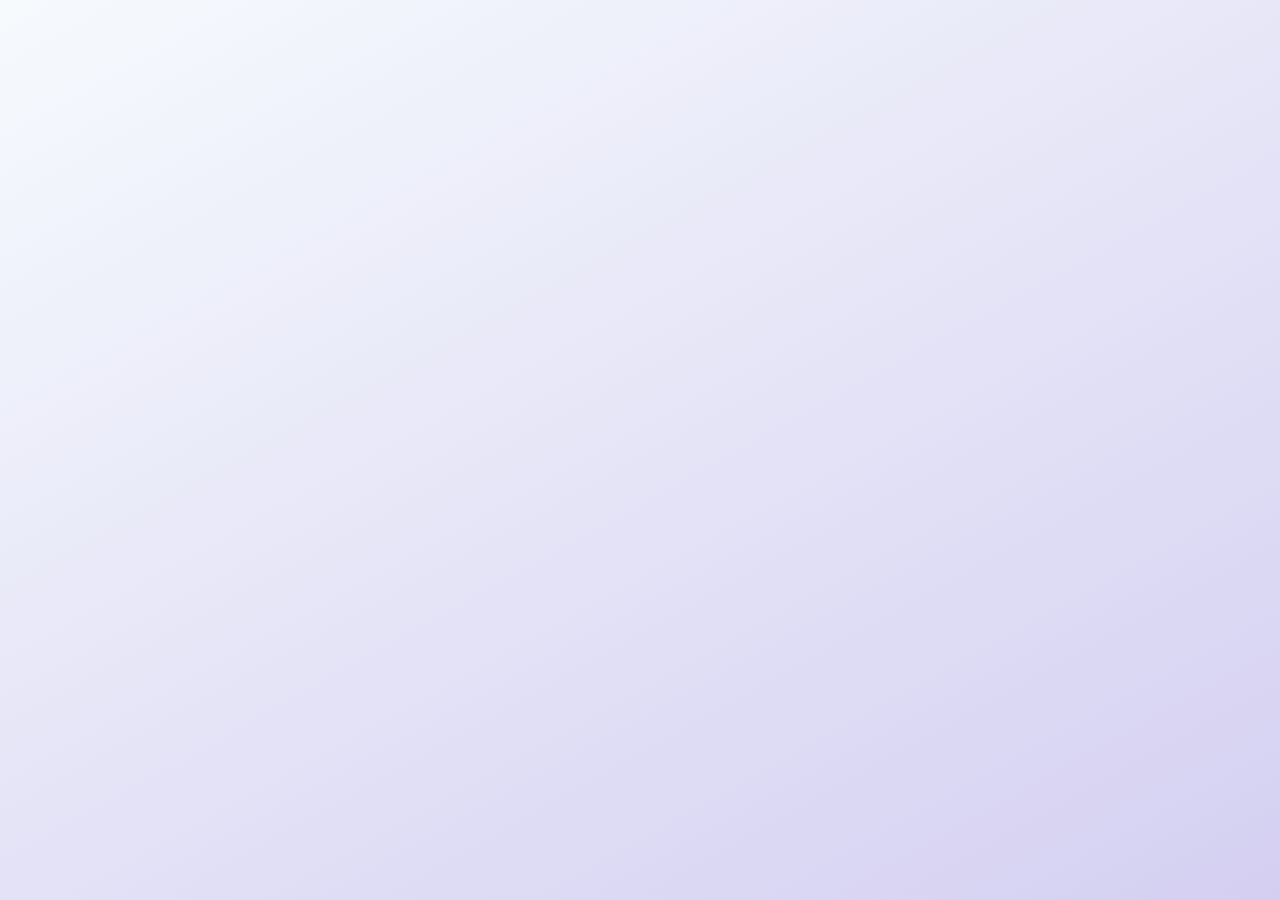
==== templates/login.html @ 1424d352 "Init" ====
<!doctype html>
<html lang="cs">
<head>
    <meta charset="UTF-8">
    <meta name="viewport"
          content="width=device-width, user-scalable=no, initial-scale=1.0, maximum-scale=1.0, minimum-scale=1.0">
    <meta http-equiv="X-UA-Compatible" content="ie=edge">
    <link rel="stylesheet" href="https://cdnjs.cloudflare.com/ajax/libs/font-awesome/6.2.1/css/all.min.css"
          integrity="sha512-MV7K8+y+gLIBoVD59lQIYicR65iaqukzvf/nwasF0nqhPay5w/9lJmVM2hMDcnK1OnMGCdVK+iQrJ7lzPJQd1w=="
          crossorigin="anonymous" referrerpolicy="no-referrer"/>
    <link rel="stylesheet" href="style.css">
    <title>Login | Diskuzní Fórum</title>
</head>
<body>

</body>
</html>
---- templates/style.css ----
@import url("https://fonts.googleapis.com/css2?family=Source+Sans+Pro:wght@300;400;700&display=swap");
:root {
  font-size: 16px;
  font-family: "Source Sans Pro", sans-serif;
}

li {
  list-style: none;
}

html, body {
  position: relative;
  margin: 0;
  min-height: 100vh;
  background: #d4cff1;
  background: linear-gradient(331deg, #d4cff1 0%, #f6fafd 100%);
}

input, button {
  font-family: "Source Sans Pro", sans-serif;
  font-size: 1rem;
}

.nav {
  display: flex;
  align-items: center;
  justify-content: space-around;
  background-color: #FFFFFF;
  min-height: 5rem;
  box-shadow: rgba(61, 61, 61, 0.025) 0 1px 12px;
  width: 100vw;
  position: fixed;
  z-index: 99;
}
.nav .nav__logo {
  pointer-events: none;
}
.nav .nav__search-label .nav__search-input {
  height: 3rem;
  min-width: 16rem;
  border: none;
  background-color: #f9f9f9;
  border-radius: 0.75rem;
  padding: 0 1rem;
  font-size: 1rem;
}
.nav .nav__search-label .nav__search-input:active, .nav .nav__search-label .nav__search-input:focus {
  outline: 1px solid #afa9e5;
}
.nav .nav__list {
  display: flex;
  margin: 0;
}
.nav .nav__list .nav__item a {
  text-align: center;
  display: inline-block;
  width: 100%;
  padding: 1.5rem;
  position: relative;
  font-size: 1.125rem;
  color: #9E9E9E;
  font-weight: 500;
  text-decoration: none;
  transition: color ease-in-out 0.1s;
}
.nav .nav__list .nav__item a:hover, .nav .nav__list .nav__item a:focus, .nav .nav__list .nav__item a.active {
  color: #303030;
  outline: none;
}
.nav .nav__list .nav__item a:hover:after, .nav .nav__list .nav__item a:focus:after, .nav .nav__list .nav__item a.active:after {
  position: absolute;
  content: "";
  display: block;
  width: calc(100% - 3rem);
  height: 3px;
  border-radius: 2px;
  background-color: #5447C8;
  top: 4.7rem;
}

.main {
  color: #001A45;
  display: flex;
  flex-direction: column;
  align-items: center;
  padding-top: 5rem;
  gap: 2rem;
  padding-bottom: 12rem;
}
.main .main__new-post {
  margin-top: 4rem;
}
.main .main__new-post label {
  position: relative;
  box-shadow: 2px 2px 10px rgba(0, 0, 0, 0.005);
}
.main .main__new-post label .main__new-post-input {
  padding: 1rem;
  width: 40vw;
  background-color: #FFFFFF;
  border: none;
  border-radius: 1rem;
}
.main .main__new-post label .main__new-post-input:active, .main .main__new-post label .main__new-post-input:focus {
  outline: 1px solid #afa9e5;
}
.main .main__new-post label .main__new-post-button {
  position: absolute;
  right: 1rem;
  top: -0.6rem;
  width: 2.5rem;
  height: 2.5rem;
  border-radius: 0.75rem;
  border: none;
  background-color: #5447C8;
  color: #FFFFFF;
  font-size: 1.2rem;
  cursor: pointer;
  transition: background-color ease-in-out 0.1s;
}
.main .main__new-post label .main__new-post-button:focus, .main .main__new-post label .main__new-post-button:hover {
  background-color: #302782;
}
.main .post-card {
  width: calc(40vw - 2rem);
  max-height: 400px;
  padding: 2rem;
  border-radius: 1rem;
  background-color: #FFFFFF;
  box-shadow: 2px 2px 10px rgba(0, 0, 0, 0.005);
}
.main .post-card .post-card__title {
  color: #001A45;
  text-decoration: none;
}
.main .post-card .post-card__title h2 {
  font-size: 2rem;
  margin: 0 0 1rem;
}
.main .post-card .post-card__title:hover, .main .post-card .post-card__title:focus {
  text-decoration: underline;
  outline: none;
}
.main .post-card .post-card__header {
  display: flex;
  justify-content: space-between;
}
.main .post-card .post-card__header .post-card__info {
  display: flex;
  flex-direction: column;
  gap: 0.2rem;
}
.main .post-card .post-card__header .post-card__info .post-card__author {
  font-size: 1.125rem;
}
.main .post-card .post-card__header .post-card__info .post-card__date {
  color: rgba(0, 0, 0, 0.325);
}
.main .post-card .post-card__header .post-card__label {
  color: #5447C8;
  border-radius: 0.75rem;
  padding: 0.25rem 0.5rem;
  border: 1px solid rgba(84, 71, 200, 0.1);
  background-color: rgba(84, 71, 200, 0.15);
}
.main .post-card .post-card__content {
  margin: 1rem 0;
}
.main .post-card .post-card__reply {
  text-decoration: none;
  background-color: #f9f9f9;
  padding: 0.5rem 1rem;
  border-radius: 0.75rem;
  transition: background-color ease-in-out 0.1s;
}
.main .post-card .post-card__reply i {
  color: #b0b0b0;
  margin-right: 0.5rem;
}
.main .post-card .post-card__reply span {
  color: #303030;
  font-size: 1.125rem;
  font-weight: 300;
}
.main .post-card .post-card__reply:hover, .main .post-card .post-card__reply:focus {
  background-color: #ececec;
  outline: none;
}

.footer {
  position: absolute;
  display: flex;
  align-items: center;
  justify-content: space-around;
  width: 100%;
  min-height: 6rem;
  background: #786ed4;
  bottom: 0;
}
.footer .footer__brand {
  display: flex;
  align-items: center;
  gap: 2rem;
  color: #FFFFFF;
}
.footer .footer__brand .footer__logo path {
  fill: #FFFFFF;
}
.footer .footer__lists {
  display: flex;
  align-items: center;
}
.footer .footer__lists a {
  text-decoration: none;
  color: #FFFFFF;
}
.footer .footer__lists a:hover, .footer .footer__lists a:focus {
  color: #cccccc;
}
.footer .footer__lists .footer__socials {
  display: flex;
  flex-direction: column;
  gap: 0.2rem;
}
.footer .footer__lists .footer__socials .footer__socials-item {
  font-size: 1.5rem;
}
.footer .footer__lists .footer__nav .footer__nav-item {
  padding: 0.2rem;
  font-size: 1.1rem;
}

/*# sourceMappingURL=style.css.map */
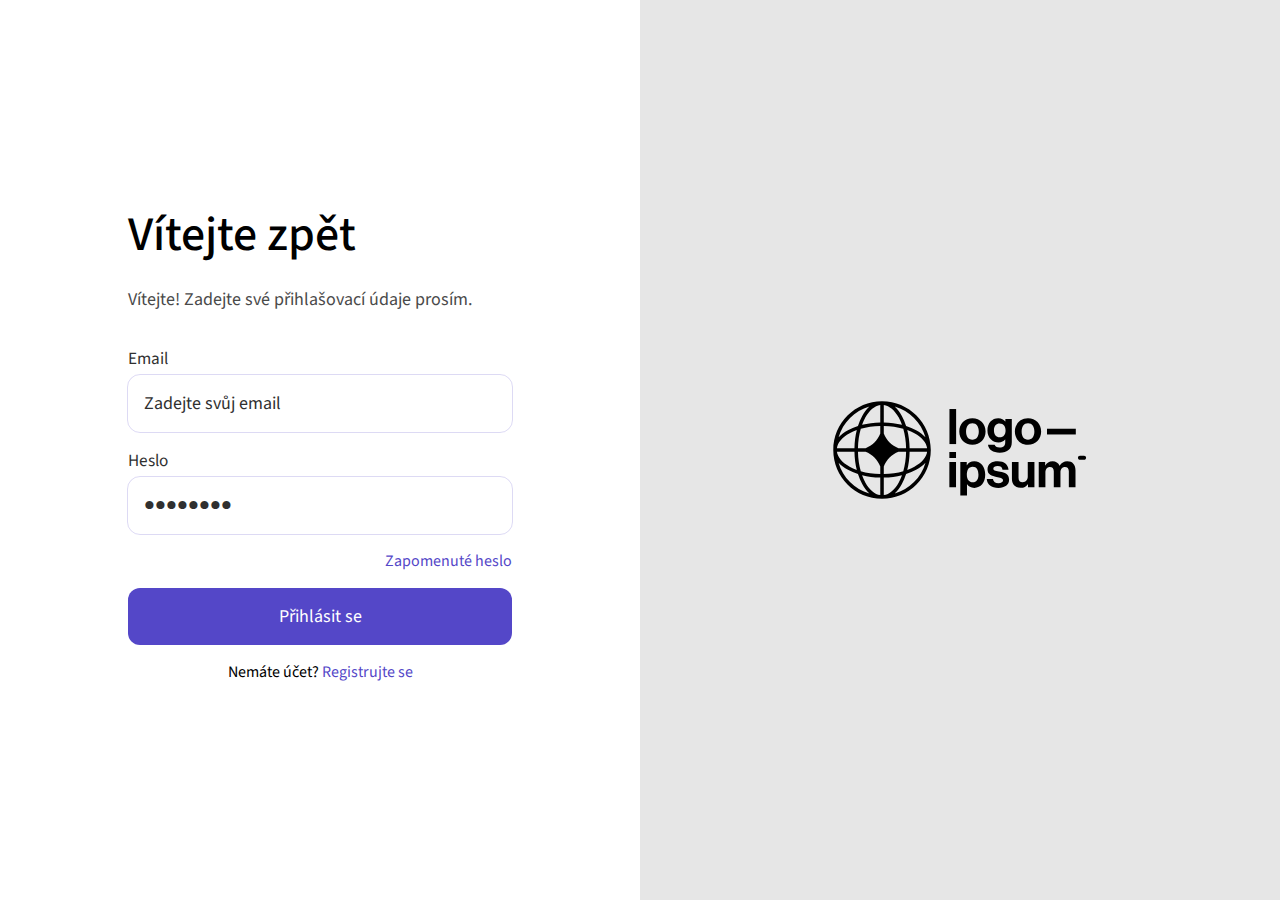
==== commit 5f61d97e: "login page" ====
--- a/templates/login.html
+++ b/templates/login.html
@@ -1,5 +1,5 @@
 <!doctype html>
-<html lang="cs">
+<html lang="cs" class="login">
 <head>
     <meta charset="UTF-8">
     <meta name="viewport"
@@ -11,7 +11,26 @@
     <link rel="stylesheet" href="style.css">
     <title>Login | Diskuzní Fórum</title>
 </head>
-<body>
-
+<body class="login">
+<main class="login-page">
+    <section class="login-page__main">
+        <h2 class="login-page__heading">Vítejte zpět</h2>
+        <p class="login-page__heading-paragraph">Vítejte! Zadejte své přihlašovací údaje prosím.</p>
+        <form class="login-page__form">
+            <label for="email">Email</label>
+            <input type="email" id="email" placeholder="Zadejte svůj email"/>
+            <label for="password">Heslo</label>
+            <input type="password" id="password" placeholder="●●●●●●●●"/>
+            <a href="#" class="login-page__forgotten-password">Zapomenuté heslo</a>
+            <input type="submit" value="Přihlásit se">
+        </form>
+        <p class="login-page__no-account">Nemáte účet? <a href="#">Registrujte se</a></p>
+    </section>
+    <aside class="login-page__decorative">
+        <a href="index.php">
+            <img src="img/logoipsum-287.svg" alt="Decorative Element">
+        </a>
+    </aside>
+</main>
 </body>
 </html>--- a/templates/style.css
+++ b/templates/style.css
@@ -2,6 +2,19 @@
 :root {
   font-size: 16px;
   font-family: "Source Sans Pro", sans-serif;
+}
+
+::-webkit-scrollbar {
+  width: 4px;
+  background-color: #e6e6e6;
+}
+
+::-webkit-scrollbar-thumb {
+  background: #5447C8;
+}
+
+::-webkit-scrollbar-thumb:hover {
+  background: #302782;
 }
 
 li {
@@ -19,6 +32,17 @@
 input, button {
   font-family: "Source Sans Pro", sans-serif;
   font-size: 1rem;
+}
+
+input {
+  background-color: #f9f9f9;
+  border-radius: 0.75rem;
+  font-size: 1rem;
+  padding: 1rem;
+  border: none;
+}
+input:active, input:focus {
+  outline: 1px solid #afa9e5;
 }
 
 .nav {
@@ -38,14 +62,7 @@
 .nav .nav__search-label .nav__search-input {
   height: 3rem;
   min-width: 16rem;
-  border: none;
-  background-color: #f9f9f9;
-  border-radius: 0.75rem;
   padding: 0 1rem;
-  font-size: 1rem;
-}
-.nav .nav__search-label .nav__search-input:active, .nav .nav__search-label .nav__search-input:focus {
-  outline: 1px solid #afa9e5;
 }
 .nav .nav__list {
   display: flex;
@@ -95,14 +112,9 @@
   box-shadow: 2px 2px 10px rgba(0, 0, 0, 0.005);
 }
 .main .main__new-post label .main__new-post-input {
-  padding: 1rem;
   width: 40vw;
+  border-radius: 1rem;
   background-color: #FFFFFF;
-  border: none;
-  border-radius: 1rem;
-}
-.main .main__new-post label .main__new-post-input:active, .main .main__new-post label .main__new-post-input:focus {
-  outline: 1px solid #afa9e5;
 }
 .main .main__new-post label .main__new-post-button {
   position: absolute;
@@ -230,4 +242,91 @@
   font-size: 1.1rem;
 }
 
+.login {
+  background: #FFFFFF;
+}
+.login-page {
+  min-height: 100vh;
+  display: grid;
+  grid-template-columns: 1fr 1fr;
+}
+.login-page__main {
+  display: flex;
+  flex-direction: column;
+  justify-content: center;
+  margin: 0 auto;
+  width: clamp(350px, 30vw, 500px);
+}
+.login-page a {
+  text-decoration: none;
+  color: #5447C8;
+  transition: color ease-in-out 0.1s;
+}
+.login-page a:focus, .login-page a:hover {
+  outline: none;
+  text-decoration: underline;
+  color: #302782;
+}
+.login-page__heading {
+  font-weight: 500;
+  font-size: 3rem;
+  margin: 0;
+}
+.login-page__heading-paragraph {
+  font-size: 1.125rem;
+  color: #4a4a4a;
+}
+.login-page__form {
+  display: flex;
+  flex-direction: column;
+}
+.login-page__form label {
+  margin: 1rem 0 0.25rem;
+  font-size: 1.075rem;
+  color: #303030;
+}
+.login-page__form input:not([type=submit]) {
+  outline: 1px solid rgba(84, 71, 200, 0.2);
+  font-size: 1.125rem;
+  background-color: #FFFFFF;
+}
+.login-page__form input:not([type=submit])::placeholder {
+  color: #303030;
+}
+.login-page__form input:not([type=submit]):active, .login-page__form input:not([type=submit]):focus {
+  outline: 1px solid rgba(84, 71, 200, 0.8);
+}
+.login-page__form input[type=submit] {
+  color: #FFFFFF;
+  font-size: 1.125rem;
+  background-color: #5447C8;
+  cursor: pointer;
+  transition: background-color ease-in-out 0.1s;
+}
+.login-page__form input[type=submit]:focus, .login-page__form input[type=submit]:hover {
+  background-color: #302782;
+}
+.login-page__forgotten-password {
+  margin: 1rem 0;
+  text-align: right;
+}
+.login-page__no-account {
+  text-align: center;
+}
+.login-page__decorative {
+  display: flex;
+  justify-content: center;
+  align-items: center;
+  background-color: #e6e6e6;
+}
+.login-page__decorative a {
+  width: 100%;
+  height: 100%;
+  display: flex;
+  justify-content: center;
+}
+.login-page__decorative img {
+  width: 40%;
+}
+
 /*# sourceMappingURL=style.css.map */
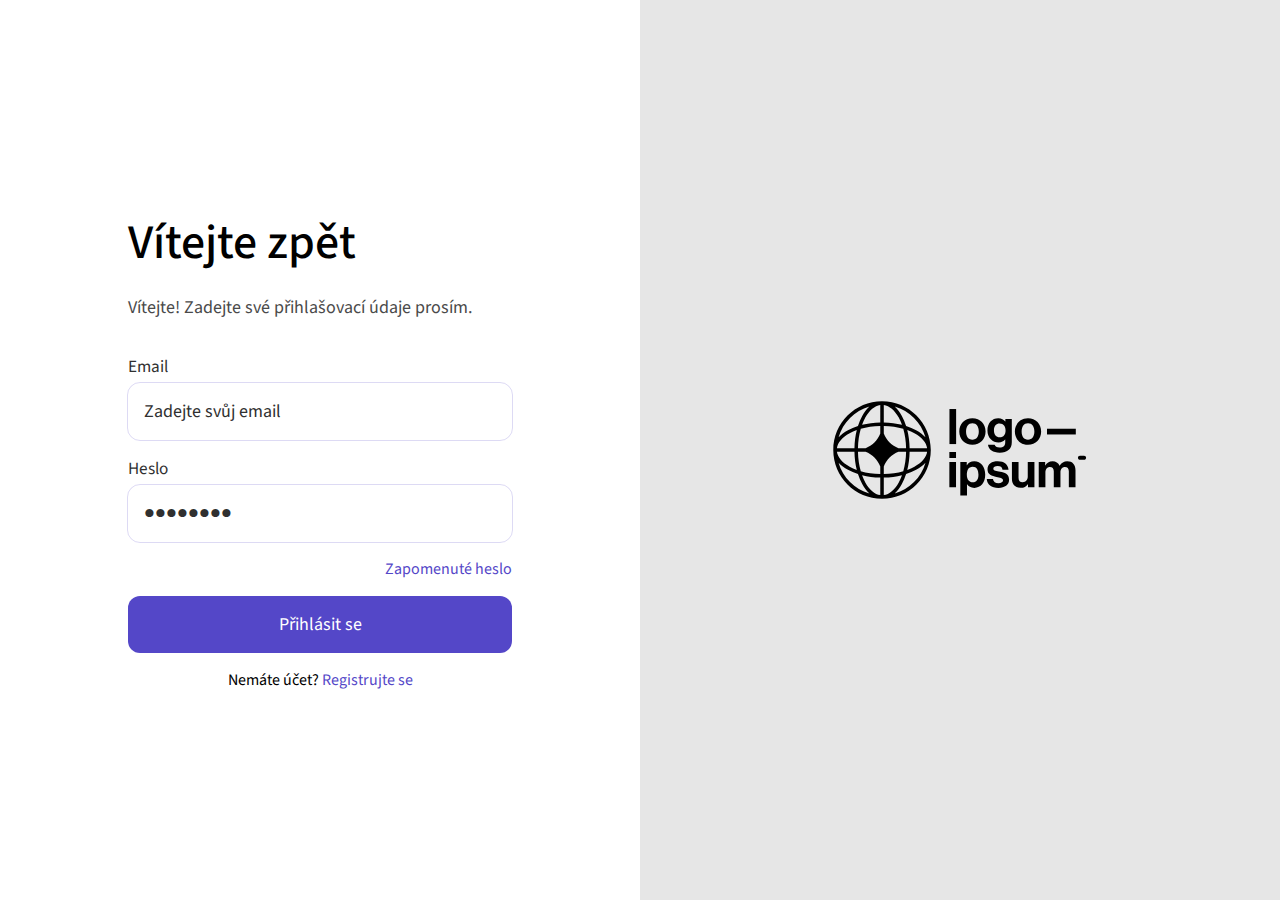
==== commit 1681d149: "Register page, css fix" ====
--- a/templates/login.html
+++ b/templates/login.html
@@ -9,7 +9,7 @@
           integrity="sha512-MV7K8+y+gLIBoVD59lQIYicR65iaqukzvf/nwasF0nqhPay5w/9lJmVM2hMDcnK1OnMGCdVK+iQrJ7lzPJQd1w=="
           crossorigin="anonymous" referrerpolicy="no-referrer"/>
     <link rel="stylesheet" href="style.css">
-    <title>Login | Diskuzní Fórum</title>
+    <title>Přihlášení | Diskuzní Fórum</title>
 </head>
 <body class="login">
 <main class="login-page">
@@ -24,7 +24,7 @@
             <a href="#" class="login-page__forgotten-password">Zapomenuté heslo</a>
             <input type="submit" value="Přihlásit se">
         </form>
-        <p class="login-page__no-account">Nemáte účet? <a href="#">Registrujte se</a></p>
+        <p class="login-page__no-account">Nemáte účet? <a href="register.php">Registrujte se</a></p>
     </section>
     <aside class="login-page__decorative">
         <a href="index.php">
--- a/templates/style.css
+++ b/templates/style.css
@@ -242,90 +242,92 @@
   font-size: 1.1rem;
 }
 
-.login {
+.login, .register {
   background: #FFFFFF;
 }
-.login-page {
+.login-page, .register-page {
   min-height: 100vh;
   display: grid;
   grid-template-columns: 1fr 1fr;
 }
-.login-page__main {
+.login-page__main, .register-page__main {
   display: flex;
   flex-direction: column;
   justify-content: center;
   margin: 0 auto;
   width: clamp(350px, 30vw, 500px);
 }
-.login-page a {
+.login-page a, .register-page a {
   text-decoration: none;
   color: #5447C8;
   transition: color ease-in-out 0.1s;
 }
-.login-page a:focus, .login-page a:hover {
+.login-page a:focus, .login-page a:hover, .register-page a:focus, .register-page a:hover {
   outline: none;
   text-decoration: underline;
   color: #302782;
 }
-.login-page__heading {
+.login-page__heading, .register-page__heading {
   font-weight: 500;
   font-size: 3rem;
-  margin: 0;
-}
-.login-page__heading-paragraph {
+  margin: 2rem 0 0;
+}
+.login-page__heading-paragraph, .register-page__heading-paragraph {
   font-size: 1.125rem;
   color: #4a4a4a;
 }
-.login-page__form {
-  display: flex;
-  flex-direction: column;
-}
-.login-page__form label {
+.login-page__form, .register-page__form {
+  display: flex;
+  flex-direction: column;
+}
+.login-page__form label, .register-page__form label {
   margin: 1rem 0 0.25rem;
   font-size: 1.075rem;
   color: #303030;
 }
-.login-page__form input:not([type=submit]) {
+.login-page__form input:not([type=submit]), .register-page__form input:not([type=submit]) {
   outline: 1px solid rgba(84, 71, 200, 0.2);
   font-size: 1.125rem;
   background-color: #FFFFFF;
 }
-.login-page__form input:not([type=submit])::placeholder {
+.login-page__form input:not([type=submit])::placeholder, .register-page__form input:not([type=submit])::placeholder {
   color: #303030;
 }
-.login-page__form input:not([type=submit]):active, .login-page__form input:not([type=submit]):focus {
+.login-page__form input:not([type=submit]):active, .login-page__form input:not([type=submit]):focus, .register-page__form input:not([type=submit]):active, .register-page__form input:not([type=submit]):focus {
   outline: 1px solid rgba(84, 71, 200, 0.8);
 }
-.login-page__form input[type=submit] {
+.login-page__form input[type=submit], .register-page__form input[type=submit] {
   color: #FFFFFF;
   font-size: 1.125rem;
   background-color: #5447C8;
   cursor: pointer;
   transition: background-color ease-in-out 0.1s;
-}
-.login-page__form input[type=submit]:focus, .login-page__form input[type=submit]:hover {
+  margin-top: 1rem;
+}
+.login-page__form input[type=submit]:focus, .login-page__form input[type=submit]:hover, .register-page__form input[type=submit]:focus, .register-page__form input[type=submit]:hover {
   background-color: #302782;
 }
-.login-page__forgotten-password {
-  margin: 1rem 0;
-  text-align: right;
-}
-.login-page__no-account {
-  text-align: center;
-}
-.login-page__decorative {
+.login-page__forgotten-password, .register-page__forgotten-password {
+  margin: 1rem 0 0;
+  align-self: end;
+}
+.login-page__no-account, .register-page__no-account {
+  align-self: center;
+  margin-bottom: 2rem;
+}
+.login-page__decorative, .register-page__decorative {
   display: flex;
   justify-content: center;
   align-items: center;
   background-color: #e6e6e6;
 }
-.login-page__decorative a {
+.login-page__decorative a, .register-page__decorative a {
   width: 100%;
   height: 100%;
   display: flex;
   justify-content: center;
 }
-.login-page__decorative img {
+.login-page__decorative img, .register-page__decorative img {
   width: 40%;
 }
 
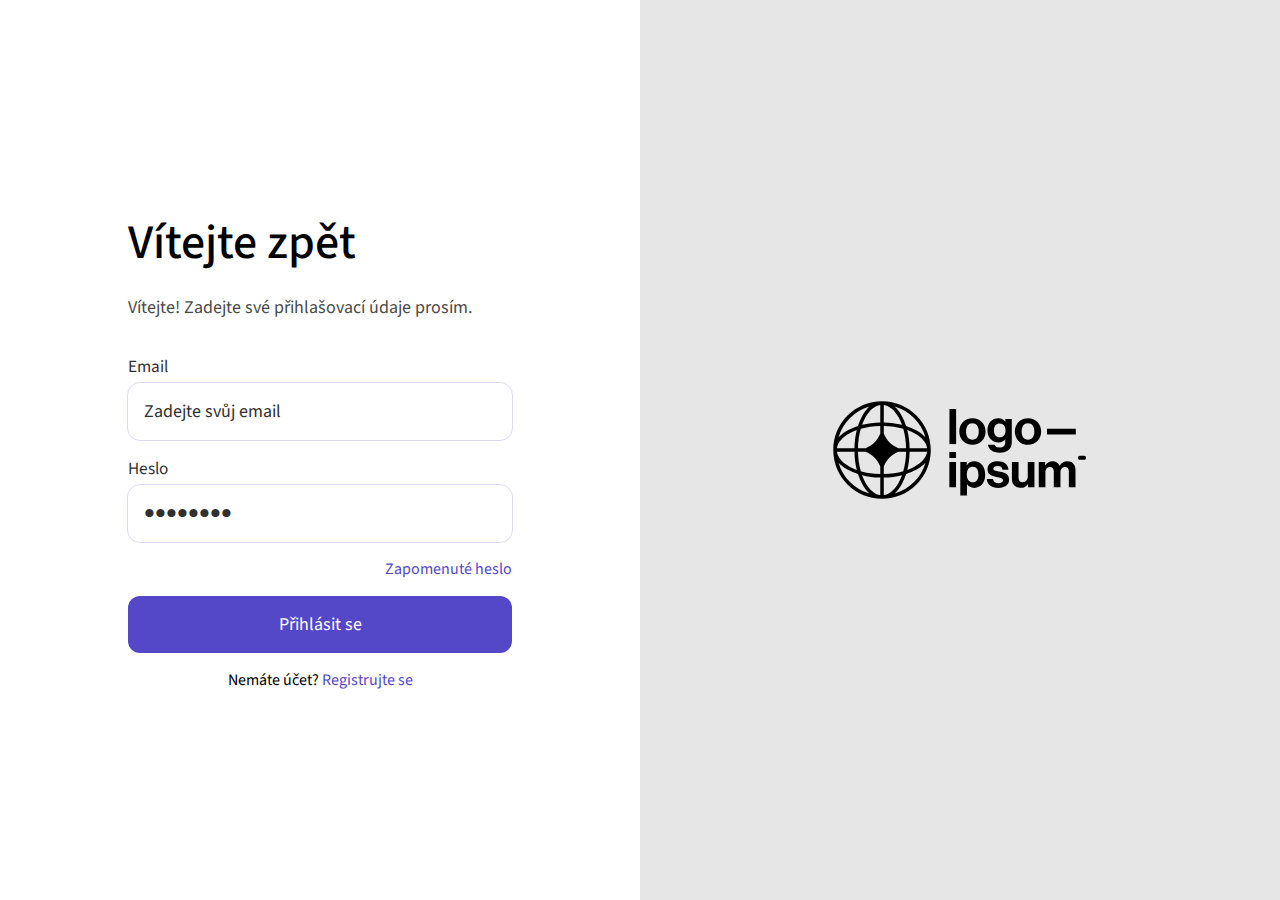
==== commit 1bad4932: "labels" ====
--- a/templates/login.html
+++ b/templates/login.html
@@ -8,7 +8,7 @@
     <link rel="stylesheet" href="https://cdnjs.cloudflare.com/ajax/libs/font-awesome/6.2.1/css/all.min.css"
           integrity="sha512-MV7K8+y+gLIBoVD59lQIYicR65iaqukzvf/nwasF0nqhPay5w/9lJmVM2hMDcnK1OnMGCdVK+iQrJ7lzPJQd1w=="
           crossorigin="anonymous" referrerpolicy="no-referrer"/>
-    <link rel="stylesheet" href="style.css">
+    <link rel="stylesheet" href="../styles/style.css">
     <title>Přihlášení | Diskuzní Fórum</title>
 </head>
 <body class="login">
--- a/styles/style.css
+++ b/styles/style.css
@@ -0,0 +1,459 @@
+@import url("https://fonts.googleapis.com/css2?family=Source+Sans+Pro:wght@300;400;700&display=swap");
+:root {
+  font-size: 16px;
+  font-family: "Source Sans Pro", sans-serif;
+}
+
+::-webkit-scrollbar {
+  width: 4px;
+  background-color: #e6e6e6;
+}
+
+::-webkit-scrollbar-thumb {
+  background: #5447C8;
+}
+
+::-webkit-scrollbar-thumb:hover {
+  background: #302782;
+}
+
+li {
+  list-style: none;
+}
+
+html, body {
+  position: relative;
+  margin: 0;
+  min-height: 100vh;
+  background: #d4cff1;
+  background: linear-gradient(331deg, #d4cff1 0%, #f6fafd 100%);
+}
+
+input, button {
+  font-family: "Source Sans Pro", sans-serif;
+  font-size: 1rem;
+}
+
+input {
+  background-color: #f9f9f9;
+  border-radius: 0.75rem;
+  font-size: 1rem;
+  padding: 1rem;
+  border: none;
+}
+input:active, input:focus {
+  outline: 1px solid #afa9e5;
+}
+
+.nav {
+  display: flex;
+  align-items: center;
+  justify-content: space-around;
+  background-color: #FFFFFF;
+  min-height: 5rem;
+  box-shadow: rgba(61, 61, 61, 0.025) 0 1px 12px;
+  width: 100vw;
+  position: fixed;
+  z-index: 99;
+}
+.nav .nav__logo {
+  pointer-events: none;
+}
+@media screen and (max-width: 820px) {
+  .nav .nav__logo {
+    display: none;
+  }
+}
+.nav .nav__hamburger {
+  display: none;
+  font-size: 2rem;
+  color: #5447C8;
+  z-index: 2;
+}
+.nav .nav__hamburger:hover, .nav .nav__hamburger:active, .nav .nav__hamburger:focus {
+  color: #302782;
+}
+@media screen and (max-width: 720px) {
+  .nav .nav__hamburger {
+    display: block;
+  }
+}
+.nav .nav__search-label .nav__search-input {
+  height: 3rem;
+  min-width: 16rem;
+  padding: 0 1rem;
+}
+@media screen and (max-width: 760px) {
+  .nav .nav__search-label .nav__search-input {
+    width: 8rem;
+  }
+}
+.nav .nav__list {
+  display: flex;
+  margin: 0;
+}
+.nav .nav__list .nav__item a {
+  text-align: center;
+  display: inline-block;
+  width: 100%;
+  padding: 1.5rem;
+  position: relative;
+  font-size: 1.125rem;
+  color: #9E9E9E;
+  font-weight: 500;
+  text-decoration: none;
+  transition: color ease-in-out 0.1s;
+}
+.nav .nav__list .nav__item a:hover, .nav .nav__list .nav__item a:focus, .nav .nav__list .nav__item a.active {
+  color: #303030;
+  outline: none;
+}
+.nav .nav__list .nav__item a:hover:after, .nav .nav__list .nav__item a:focus:after, .nav .nav__list .nav__item a.active:after {
+  position: absolute;
+  content: "";
+  display: block;
+  width: calc(100% - 3rem);
+  height: 3px;
+  border-radius: 2px;
+  background-color: #5447C8;
+  top: 4.7rem;
+}
+@media screen and (max-width: 720px) {
+  .nav .nav__list {
+    display: none;
+  }
+  .nav .nav__list.active {
+    padding: 0;
+    display: block;
+    position: absolute;
+    background-color: #FFFFFF;
+    width: 100vw;
+    height: 100vh;
+    top: 0;
+    left: 0;
+  }
+  .nav .nav__list.active li:first-of-type {
+    padding-top: 8rem;
+  }
+  .nav .nav__list.active .nav__item a {
+    padding: 1.5rem 0;
+  }
+  .nav .nav__list.active .nav__item a:hover, .nav .nav__list.active .nav__item a:focus, .nav .nav__list.active .nav__item a.active {
+    color: #303030;
+    outline: none;
+  }
+  .nav .nav__list.active .nav__item a:hover:after, .nav .nav__list.active .nav__item a:focus:after, .nav .nav__list.active .nav__item a.active:after {
+    display: none;
+  }
+}
+
+.main {
+  color: #001A45;
+  display: flex;
+  flex-direction: column;
+  align-items: center;
+  padding-top: 5rem;
+  gap: 2rem;
+  padding-bottom: 12rem;
+}
+.main .main__new-post {
+  margin-top: 4rem;
+}
+.main .main__new-post label {
+  position: relative;
+  box-shadow: 2px 2px 10px rgba(0, 0, 0, 0.005);
+}
+.main .main__new-post label .main__new-post-input {
+  width: 40vw;
+  border-radius: 1rem;
+  background-color: #FFFFFF;
+}
+@media screen and (max-width: 1100px) {
+  .main .main__new-post label .main__new-post-input {
+    width: 70vw;
+  }
+}
+.main .main__new-post label .main__new-post-button {
+  position: absolute;
+  right: 1rem;
+  top: -0.6rem;
+  width: 2.5rem;
+  height: 2.5rem;
+  border-radius: 0.75rem;
+  border: none;
+  background-color: #5447C8;
+  color: #FFFFFF;
+  font-size: 1.2rem;
+  cursor: pointer;
+  transition: background-color ease-in-out 0.1s;
+}
+.main .main__new-post label .main__new-post-button:focus, .main .main__new-post label .main__new-post-button:hover {
+  background-color: #302782;
+}
+.main .post-card {
+  width: calc(40vw - 2rem);
+  max-height: 400px;
+  padding: 2rem;
+  border-radius: 1rem;
+  background-color: #FFFFFF;
+  box-shadow: 2px 2px 10px rgba(0, 0, 0, 0.005);
+}
+@media screen and (max-width: 1100px) {
+  .main .post-card {
+    width: calc(70vw - 2rem);
+  }
+}
+.main .post-card .post-card__title {
+  color: #001A45;
+  text-decoration: none;
+}
+.main .post-card .post-card__title h2 {
+  font-size: 2rem;
+  margin: 0 0 1rem;
+}
+.main .post-card .post-card__title:hover, .main .post-card .post-card__title:focus {
+  text-decoration: underline;
+  outline: none;
+}
+.main .post-card .post-card__header {
+  display: flex;
+  justify-content: space-between;
+}
+.main .post-card .post-card__header .post-card__info {
+  display: flex;
+  flex-direction: column;
+  gap: 0.2rem;
+}
+.main .post-card .post-card__header .post-card__info .post-card__author {
+  font-size: 1.125rem;
+}
+.main .post-card .post-card__header .post-card__info .post-card__date {
+  color: rgba(0, 0, 0, 0.325);
+}
+.main .post-card .post-card__header .post-card__label {
+  text-decoration: none;
+  color: #5447C8;
+  border-radius: 0.75rem;
+  padding: 0.25rem 0.5rem;
+  border: 1px solid rgba(84, 71, 200, 0.1);
+  background-color: rgba(84, 71, 200, 0.15);
+  transition: background-color ease-in-out 0.1s;
+}
+.main .post-card .post-card__header .post-card__label:focus, .main .post-card .post-card__header .post-card__label:hover {
+  border: 1px solid rgba(84, 71, 200, 0.2);
+  background-color: rgba(84, 71, 200, 0.25);
+}
+@media screen and (max-width: 300px) {
+  .main .post-card .post-card__header .post-card__label {
+    display: none;
+  }
+}
+.main .post-card .post-card__content {
+  margin: 1rem 0;
+}
+@media screen and (max-width: 500px) {
+  .main .post-card .post-card__content {
+    display: -webkit-box;
+    max-width: 95%;
+    -webkit-line-clamp: 6;
+    -webkit-box-orient: vertical;
+    overflow: hidden;
+  }
+}
+.main .post-card .post-card__reply {
+  text-decoration: none;
+  background-color: #f9f9f9;
+  padding: 0.5rem 1rem;
+  border-radius: 0.75rem;
+  transition: background-color ease-in-out 0.1s;
+}
+.main .post-card .post-card__reply i {
+  color: #b0b0b0;
+  margin-right: 0.5rem;
+}
+.main .post-card .post-card__reply span {
+  color: #303030;
+  font-size: 1.125rem;
+  font-weight: 300;
+}
+.main .post-card .post-card__reply:hover, .main .post-card .post-card__reply:focus {
+  background-color: #ececec;
+  outline: none;
+}
+
+.footer {
+  position: absolute;
+  display: flex;
+  align-items: center;
+  justify-content: space-around;
+  width: 100%;
+  min-height: 6rem;
+  background: #786ed4;
+  bottom: 0;
+}
+.footer .footer__brand {
+  display: flex;
+  align-items: center;
+  gap: 2rem;
+  color: #FFFFFF;
+}
+.footer .footer__brand .footer__logo path {
+  fill: #FFFFFF;
+}
+@media screen and (max-width: 500px) {
+  .footer .footer__brand .footer__logo {
+    display: none;
+  }
+}
+.footer .footer__lists {
+  display: flex;
+  align-items: center;
+}
+@media screen and (max-width: 400px) {
+  .footer .footer__lists {
+    flex-direction: column;
+  }
+}
+.footer .footer__lists a {
+  text-decoration: none;
+  color: #FFFFFF;
+}
+.footer .footer__lists a:hover, .footer .footer__lists a:focus {
+  color: #cccccc;
+}
+.footer .footer__lists .footer__socials {
+  display: flex;
+  flex-direction: column;
+  gap: 0.2rem;
+}
+.footer .footer__lists .footer__socials .footer__socials-item {
+  font-size: 1.5rem;
+}
+@media screen and (max-width: 400px) {
+  .footer .footer__lists .footer__socials {
+    flex-direction: row;
+  }
+}
+.footer .footer__lists .footer__nav .footer__nav-item {
+  padding: 0.2rem;
+  font-size: 1.1rem;
+}
+
+.login, .register {
+  background: #FFFFFF;
+}
+.login-page, .register-page {
+  min-height: 100vh;
+  display: grid;
+  grid-template-columns: 1fr 1fr;
+}
+.login-page__main, .register-page__main {
+  display: flex;
+  flex-direction: column;
+  justify-content: center;
+  margin: 0 auto;
+  width: clamp(350px, 30vw, 500px);
+}
+.login-page a, .register-page a {
+  text-decoration: none;
+  color: #5447C8;
+  transition: color ease-in-out 0.1s;
+}
+.login-page a:focus, .login-page a:hover, .register-page a:focus, .register-page a:hover {
+  outline: none;
+  text-decoration: underline;
+  color: #302782;
+}
+.login-page__heading, .register-page__heading {
+  font-weight: 500;
+  font-size: 3rem;
+  margin: 2rem 0 0;
+}
+.login-page__heading-paragraph, .register-page__heading-paragraph {
+  font-size: 1.125rem;
+  color: #4a4a4a;
+}
+.login-page__form, .register-page__form {
+  display: flex;
+  flex-direction: column;
+}
+.login-page__form label, .register-page__form label {
+  margin: 1rem 0 0.25rem;
+  font-size: 1.075rem;
+  color: #303030;
+}
+.login-page__form input:not([type=submit]), .register-page__form input:not([type=submit]) {
+  outline: 1px solid rgba(84, 71, 200, 0.2);
+  font-size: 1.125rem;
+  background-color: #FFFFFF;
+}
+.login-page__form input:not([type=submit])::placeholder, .register-page__form input:not([type=submit])::placeholder {
+  color: #303030;
+}
+.login-page__form input:not([type=submit]):active, .login-page__form input:not([type=submit]):focus, .register-page__form input:not([type=submit]):active, .register-page__form input:not([type=submit]):focus {
+  outline: 1px solid rgba(84, 71, 200, 0.8);
+}
+.login-page__form input[type=submit], .register-page__form input[type=submit] {
+  color: #FFFFFF;
+  font-size: 1.125rem;
+  background-color: #5447C8;
+  cursor: pointer;
+  transition: background-color ease-in-out 0.1s;
+  margin-top: 1rem;
+}
+.login-page__form input[type=submit]:focus, .login-page__form input[type=submit]:hover, .register-page__form input[type=submit]:focus, .register-page__form input[type=submit]:hover {
+  background-color: #302782;
+}
+.login-page__forgotten-password, .register-page__forgotten-password {
+  margin: 1rem 0 0;
+  align-self: end;
+}
+.login-page__no-account, .register-page__no-account {
+  align-self: center;
+  margin-bottom: 2rem;
+}
+.login-page__decorative, .register-page__decorative {
+  display: flex;
+  justify-content: center;
+  align-items: center;
+  background-color: #e6e6e6;
+}
+.login-page__decorative a, .register-page__decorative a {
+  width: 100%;
+  height: 100%;
+  display: flex;
+  justify-content: center;
+}
+.login-page__decorative img, .register-page__decorative img {
+  width: 40%;
+}
+@media screen and (max-width: 1100px) {
+  .login-page, .register-page {
+    grid-template-columns: 1fr;
+  }
+  .login-page__decorative, .register-page__decorative {
+    display: none;
+  }
+}
+@media screen and (max-width: 400px) {
+  .login-page__main, .register-page__main {
+    width: 80%;
+  }
+  .login-page__form, .register-page__form {
+    align-items: center;
+  }
+  .login-page__form label, .register-page__form label {
+    align-self: start;
+  }
+  .login-page__heading, .register-page__heading {
+    align-self: center;
+  }
+  .login-page__heading-paragraph, .register-page__heading-paragraph {
+    display: none;
+  }
+  .login input, .register input {
+    width: 70vw;
+  }
+}
+
+/*# sourceMappingURL=style.css.map */
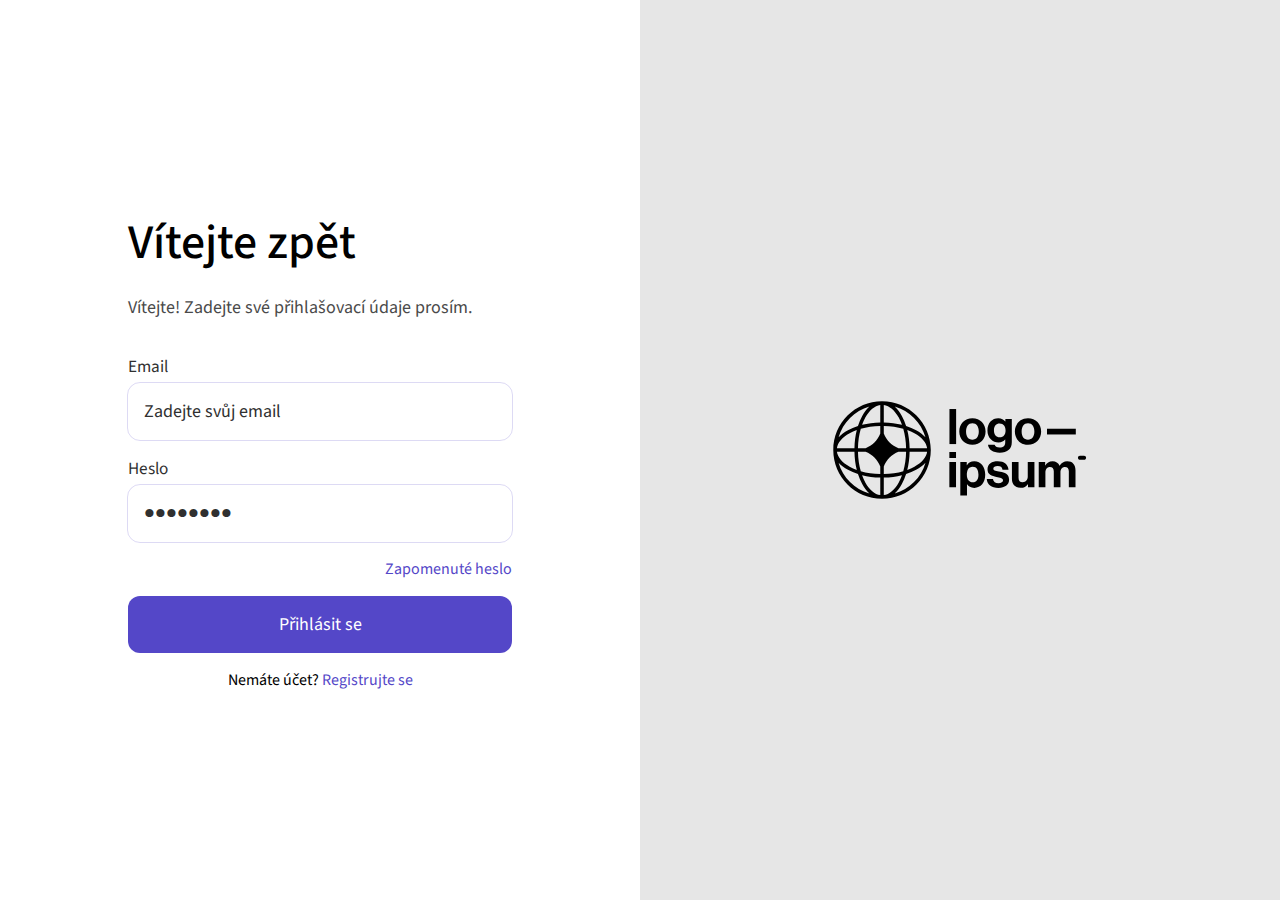
==== commit 03c50b3c: "add back arrow to production" ====
--- a/templates/login.html
+++ b/templates/login.html
@@ -14,6 +14,7 @@
 <body class="login">
 <main class="login-page">
     <section class="login-page__main">
+        <a href="index.php" class="login-page__back"><i class="fa-solid fa-angle-left"></i></a>
         <h2 class="login-page__heading">Vítejte zpět</h2>
         <p class="login-page__heading-paragraph">Vítejte! Zadejte své přihlašovací údaje prosím.</p>
         <form class="login-page__form">
--- a/styles/style.css
+++ b/styles/style.css
@@ -364,6 +364,17 @@
   text-decoration: underline;
   color: #302782;
 }
+.login-page__back, .register-page__back {
+  font-size: 3rem;
+  position: absolute;
+  top: 1rem;
+  left: 1.5rem;
+}
+@media screen and (min-width: 1100px) {
+  .login-page__back, .register-page__back {
+    display: none;
+  }
+}
 .login-page__heading, .register-page__heading {
   font-weight: 500;
   font-size: 3rem;
